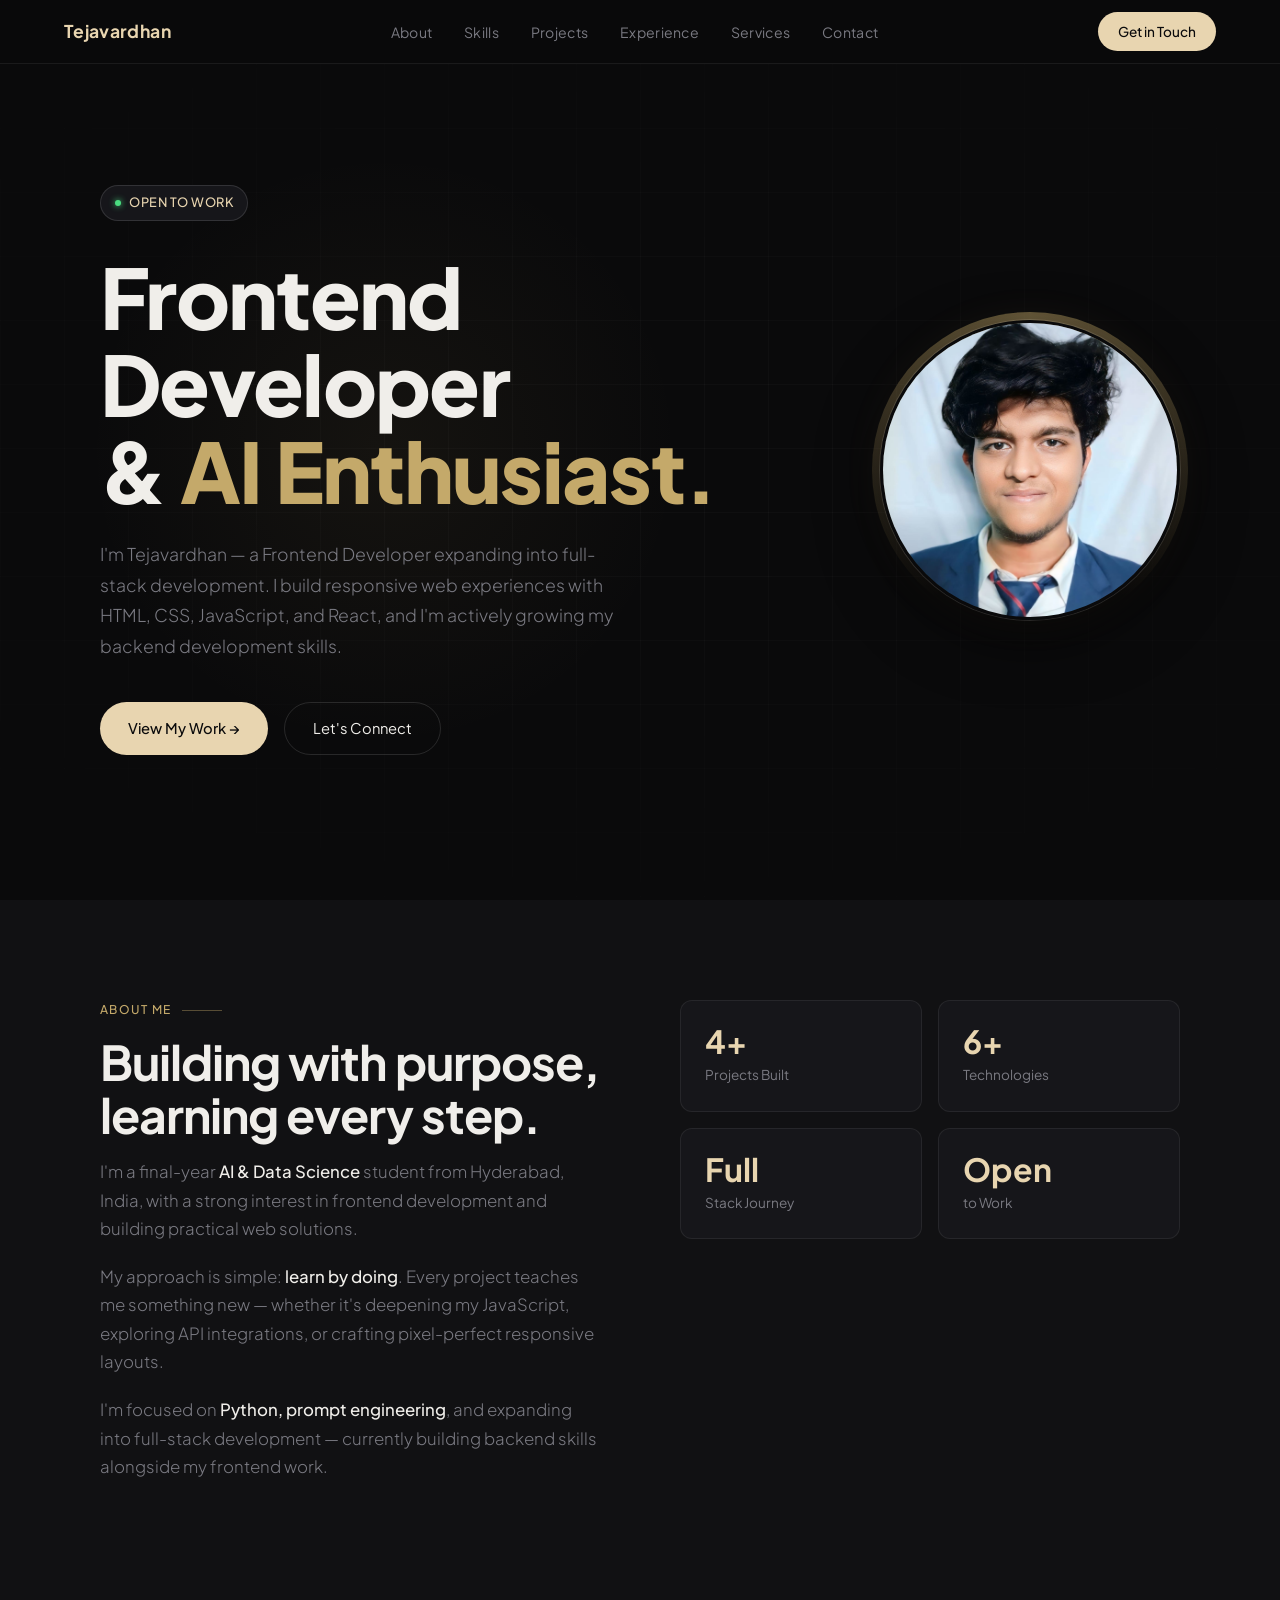
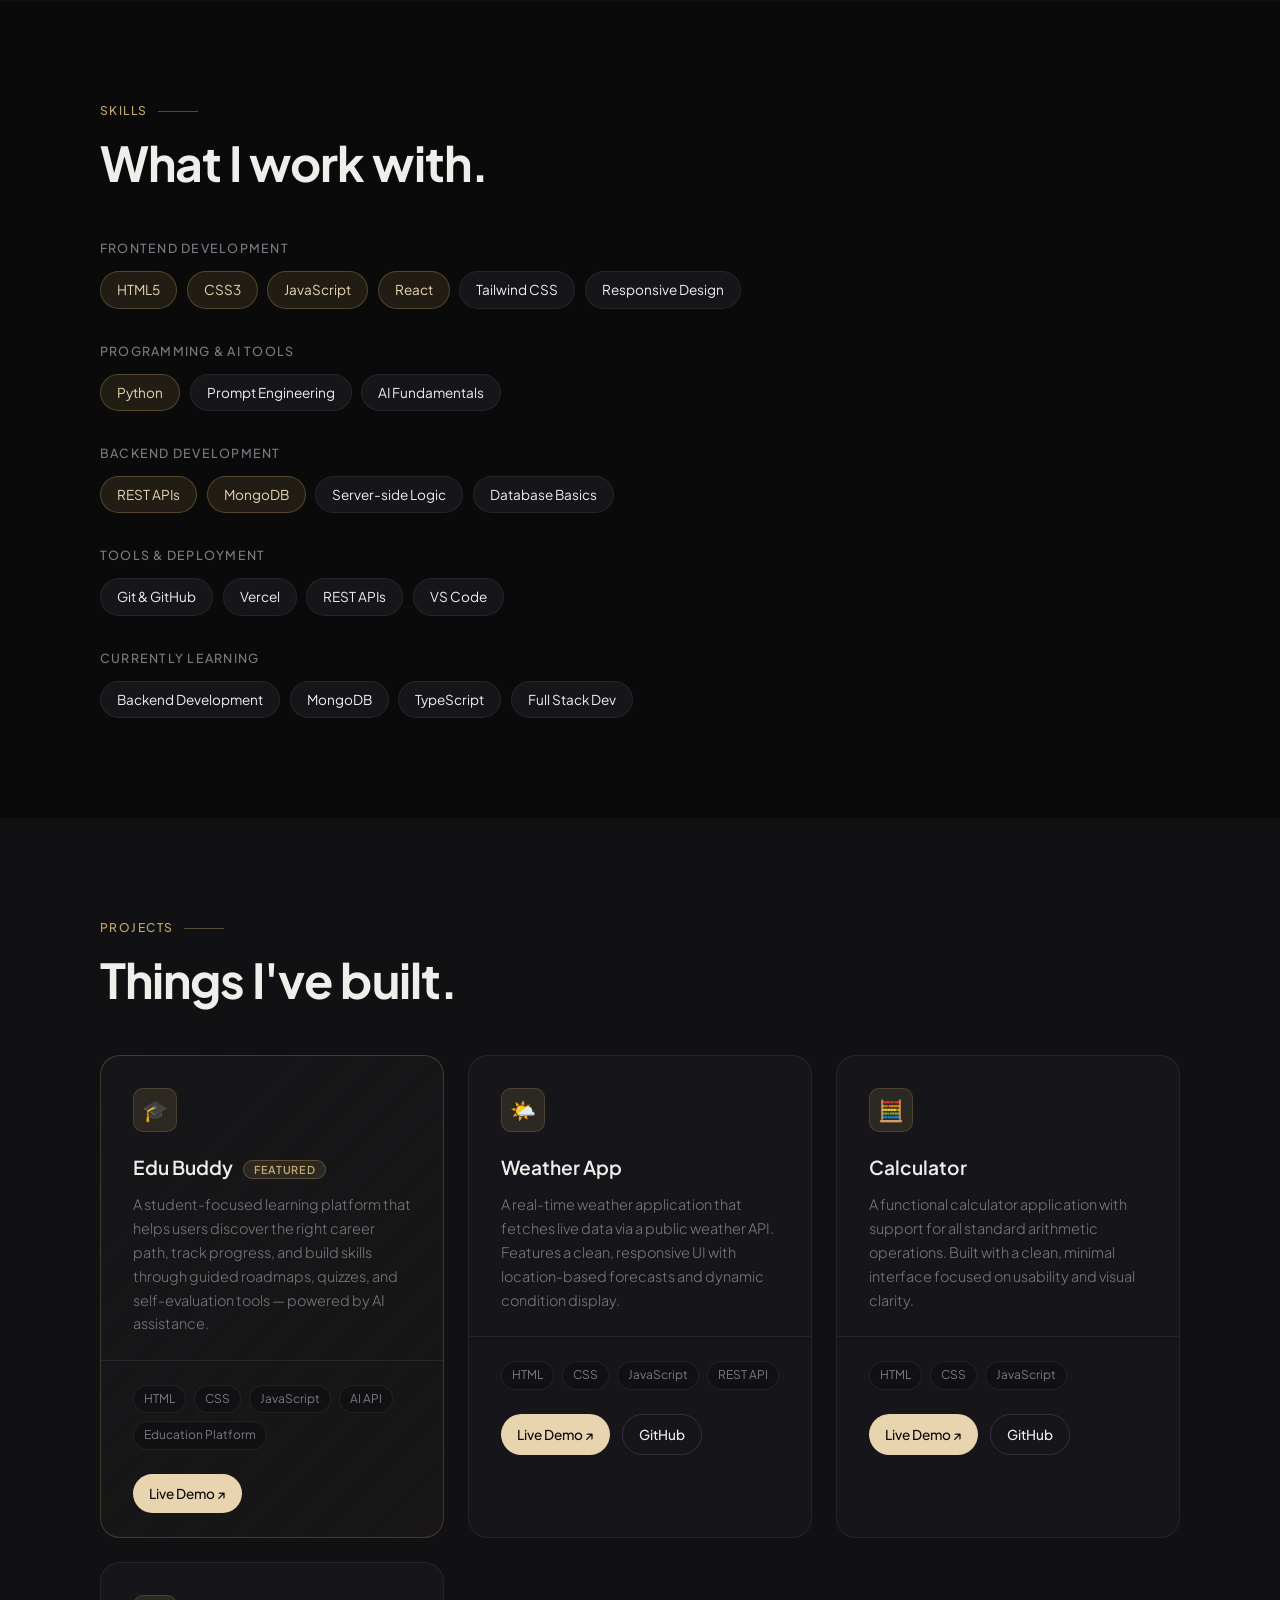
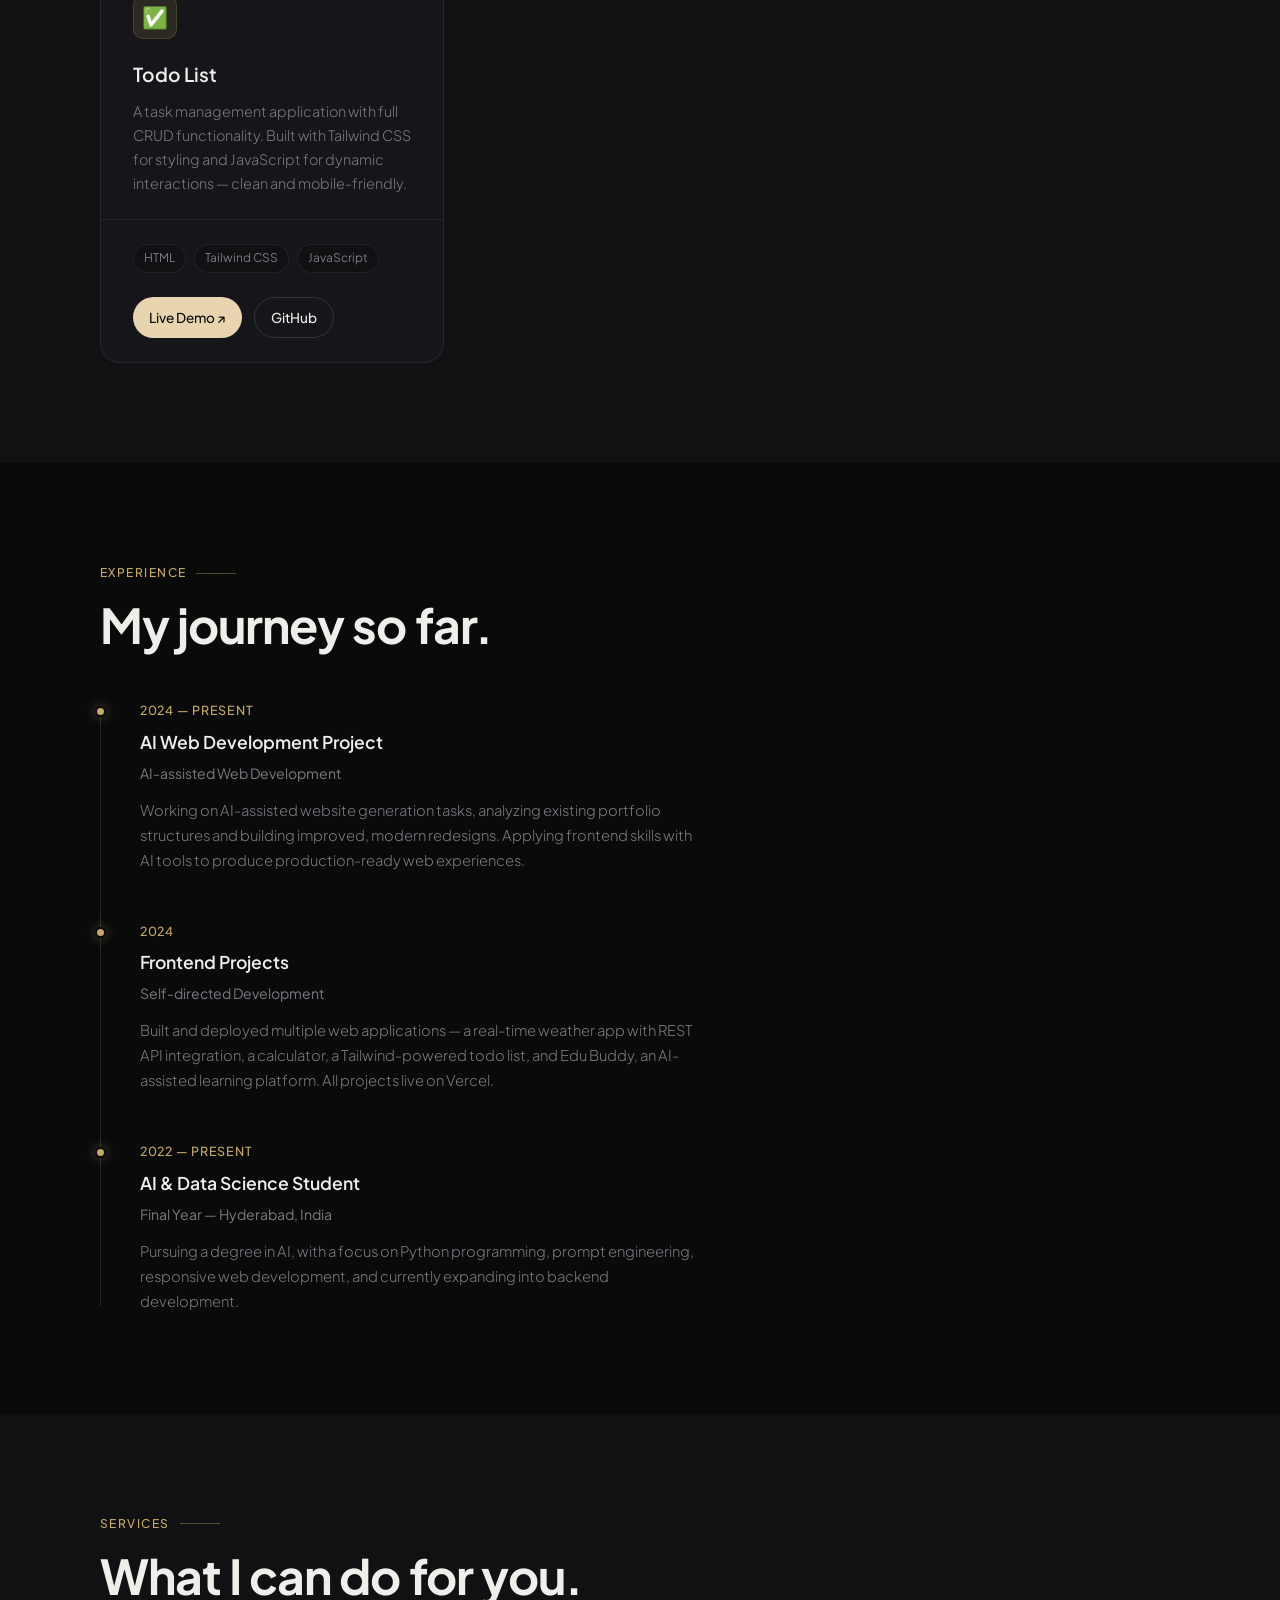
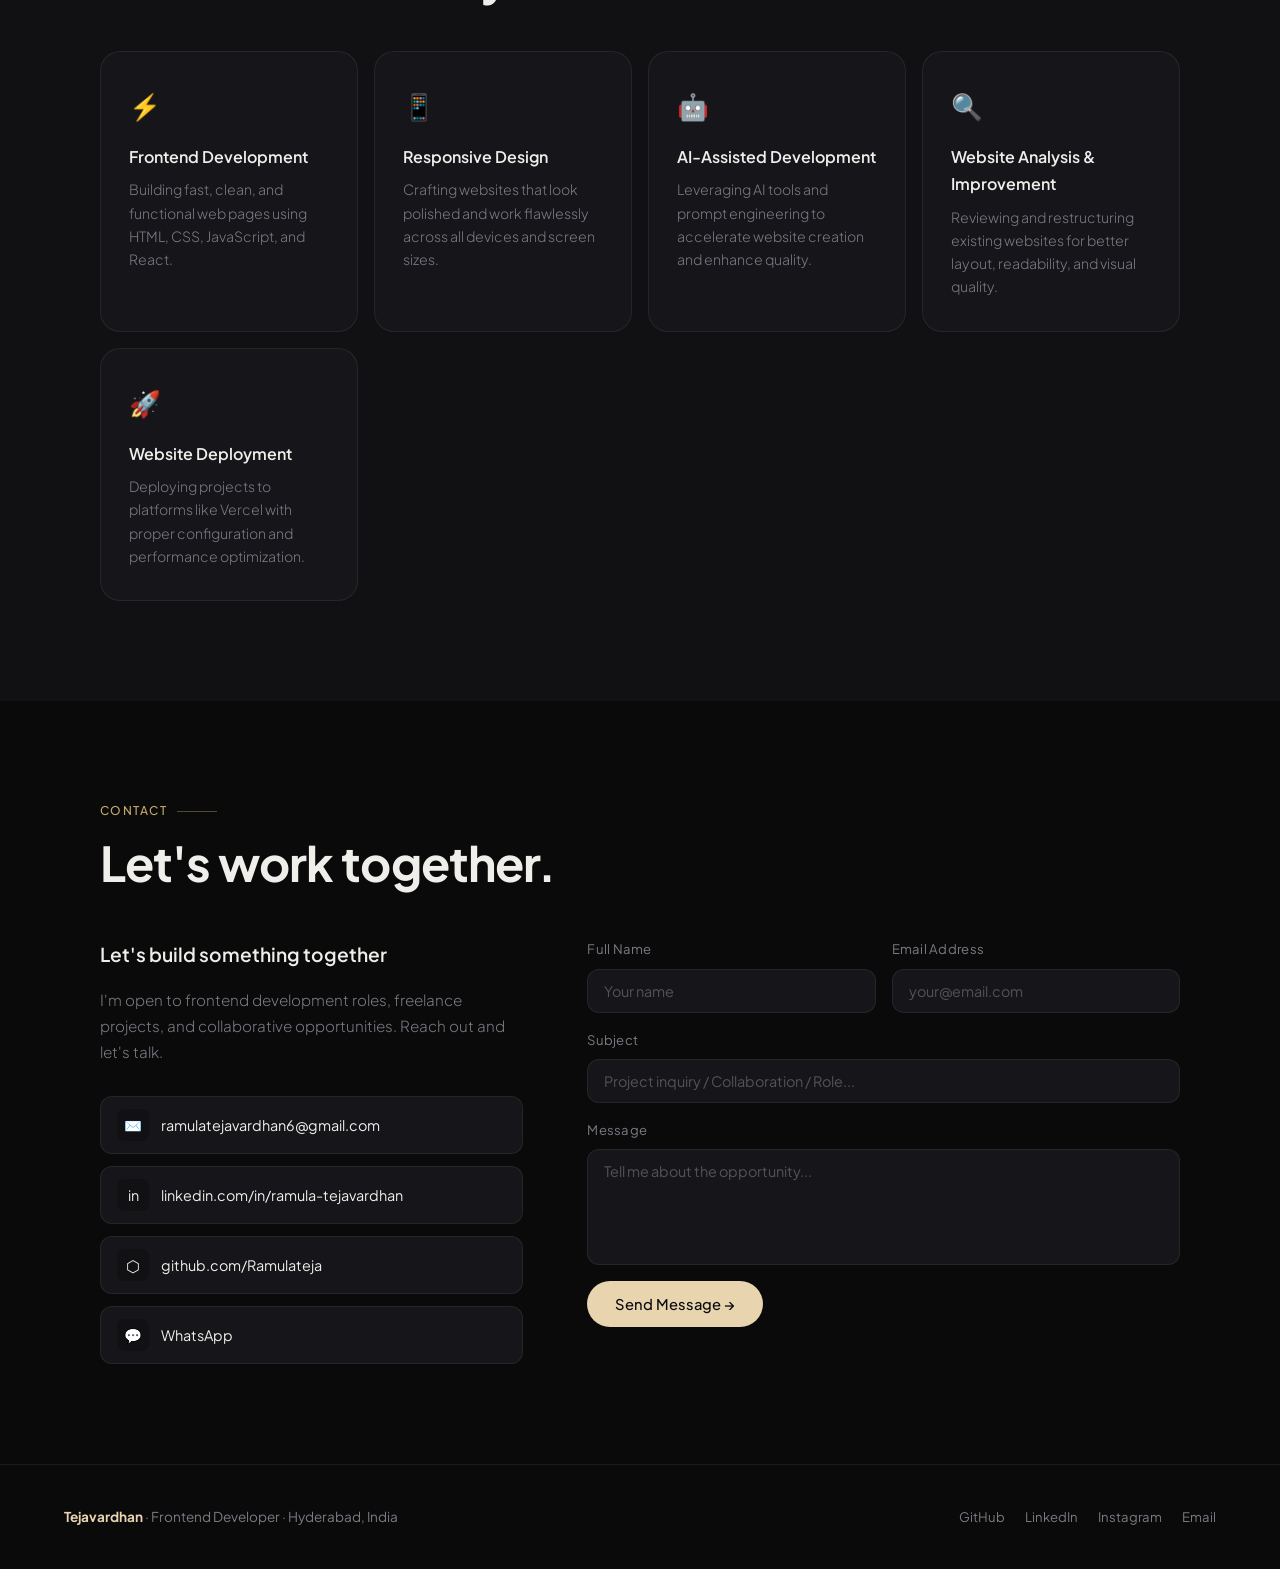
==== index (1).html @ 2e58dde2 "Normalize line endings" ====
<!DOCTYPE html>
<html lang="en">
<head>
<meta charset="UTF-8">
<meta name="viewport" content="width=device-width, initial-scale=1.0">
<title>Tejavardhan — Frontend & Full Stack Developer</title>
<link rel="preconnect" href="https://fonts.googleapis.com">
<link rel="preconnect" href="https://fonts.gstatic.com" crossorigin>
<link href="https://fonts.googleapis.com/css2?family=Plus+Jakarta+Sans:wght@300;400;500;600;700;800&display=swap" rel="stylesheet">
<link rel="stylesheet" href="style.css">
</head>
<body>
<!-- NAV -->
<nav>
  <a href="#hero" class="nav-logo">Tejavardhan</a>
  <ul class="nav-links">
    <li><a href="#about">About</a></li>
    <li><a href="#skills">Skills</a></li>
    <li><a href="#projects">Projects</a></li>
    <li><a href="#experience">Experience</a></li>
    <li><a href="#services">Services</a></li>
    <li><a href="#contact">Contact</a></li>
  </ul>
  <a href="mailto:ramulatejavardhan6@gmail.com" class="nav-cta">Get in Touch</a>
  <button class="hamburger" id="menuBtn" aria-label="Menu">
    <span></span><span></span><span></span>
  </button>
</nav>

<div class="mobile-nav" id="mobileNav">
  <a href="#about" onclick="closeMobile()">About</a>
  <a href="#skills" onclick="closeMobile()">Skills</a>
  <a href="#projects" onclick="closeMobile()">Projects</a>
  <a href="#experience" onclick="closeMobile()">Experience</a>
  <a href="#services" onclick="closeMobile()">Services</a>
  <a href="#contact" onclick="closeMobile()">Contact</a>
</div>

<!-- HERO -->
<section id="hero">
  <div class="hero-grid-bg"></div>
  <div class="hero-glow"></div>
  <div class="hero-content">
    <div class="hero-left">
      <div class="hero-tag">Open to Work</div>
      <h1 class="hero-headline">
        Frontend Developer<br>
        &amp; <span class="line-accent">AI Enthusiast.</span>
      </h1>
      <p class="hero-sub">
        I'm Tejavardhan — a Frontend Developer expanding into full-stack development. I build responsive web experiences with HTML, CSS, JavaScript, and React, and I'm actively growing my backend development skills.
      </p>
      <div class="hero-actions">
        <a href="#projects" class="btn-primary">View My Work →</a>
        <a href="#contact" class="btn-ghost">Let's Connect</a>
      </div>
    </div>
    <div class="hero-right">
      <div class="profile-card">
        <div class="profile-ring"></div>
        <!-- REPLACE src with your image path e.g. src="profile.jpg" -->
        <img
          src="img.jpg"
          alt="Tejavardhan"
          class="profile-img"
          onerror="this.style.display='none'; this.parentElement.querySelector('.profile-placeholder').style.display='flex';"
        />
        <div class="profile-placeholder">
          <span>T</span>
        </div>
      </div>
    </div>
  </div>
</section>

<!-- ABOUT -->
<section id="about">
  <div class="section-inner">
    <div class="about-grid fade-up">
      <div class="about-text">
        <div class="section-label">About Me</div>
        <h2 class="section-title">Building with purpose,<br>learning every step.</h2>
        <p>I'm a final-year <strong>AI &amp; Data Science</strong> student from Hyderabad, India, with a strong interest in frontend development and building practical web solutions.</p>
        <p>My approach is simple: <strong>learn by doing</strong>. Every project teaches me something new — whether it's deepening my JavaScript, exploring API integrations, or crafting pixel-perfect responsive layouts.</p>
        <p>I'm focused on <strong>Python, prompt engineering</strong>, and expanding into full-stack development — currently building backend skills alongside my frontend work.</p>
      </div>
      <div class="about-stats">
        <div class="stat-card">
          <div class="stat-num">4+</div>
          <div class="stat-label">Projects Built</div>
        </div>
        <div class="stat-card">
          <div class="stat-num">6+</div>
          <div class="stat-label">Technologies</div>
        </div>
        <div class="stat-card">
          <div class="stat-num">Full</div>
          <div class="stat-label">Stack Journey</div>
        </div>
        <div class="stat-card">
          <div class="stat-num">Open</div>
          <div class="stat-label">to Work</div>
        </div>
      </div>
    </div>
  </div>
</section>

<!-- SKILLS -->
<section id="skills">
  <div class="section-inner">
    <div class="fade-up">
      <div class="section-label">Skills</div>
      <h2 class="section-title">What I work with.</h2>
    </div>
    <div class="skills-cats fade-up">
      <div>
        <div class="skill-cat-label">Frontend Development</div>
        <div class="skill-chips">
          <span class="chip featured">HTML5</span>
          <span class="chip featured">CSS3</span>
          <span class="chip featured">JavaScript</span>
          <span class="chip featured">React</span>
          <span class="chip">Tailwind CSS</span>
          <span class="chip">Responsive Design</span>
        </div>
      </div>
      <div>
        <div class="skill-cat-label">Programming & AI Tools</div>
        <div class="skill-chips">
          <span class="chip featured">Python</span>
          <span class="chip">Prompt Engineering</span>
          <span class="chip">AI Fundamentals</span>
        </div>
      </div>
      <div>
        <div class="skill-cat-label">Backend Development</div>
        <div class="skill-chips">
          <span class="chip featured">REST APIs</span>
          <span class="chip featured">MongoDB</span>
          <span class="chip">Server-side Logic</span>
          <span class="chip">Database Basics</span>
        </div>
      </div>
      <div>
        <div class="skill-cat-label">Tools & Deployment</div>
        <div class="skill-chips">
          <span class="chip">Git &amp; GitHub</span>
          <span class="chip">Vercel</span>
          <span class="chip">REST APIs</span>
          <span class="chip">VS Code</span>
        </div>
      </div>
      <div>
        <div class="skill-cat-label">Currently Learning</div>
        <div class="skill-chips">
          <span class="chip">Backend Development</span>
          <span class="chip">MongoDB</span>
          <span class="chip">TypeScript</span>
          <span class="chip">Full Stack Dev</span>
        </div>
      </div>
    </div>
  </div>
</section>

<!-- PROJECTS -->
<section id="projects">
  <div class="section-inner">
    <div class="fade-up">
      <div class="section-label">Projects</div>
      <h2 class="section-title">Things I've built.</h2>
    </div>
    <div class="projects-grid fade-up">

      <div class="project-card project-featured">
        <div class="project-header">
          <div class="project-icon">🎓</div>
          <div class="project-name">Edu Buddy</div>
          <div class="project-desc">A student-focused learning platform that helps users discover the right career path, track progress, and build skills through guided roadmaps, quizzes, and self-evaluation tools — powered by AI assistance.</div>
        </div>
        <div class="project-body">
          <div class="project-tags">
            <span class="project-tag">HTML</span>
            <span class="project-tag">CSS</span>
            <span class="project-tag">JavaScript</span>
            <span class="project-tag">AI API</span>
            <span class="project-tag">Education Platform</span>
          </div>
          <div class="project-links">
            <a href="https://edubuddy83.vercel.app/" target="_blank" class="project-link demo">Live Demo ↗</a>
          </div>
        </div>
      </div>

      <div class="project-card">
        <div class="project-header">
          <div class="project-icon">🌤️</div>
          <div class="project-name">Weather App</div>
          <div class="project-desc">A real-time weather application that fetches live data via a public weather API. Features a clean, responsive UI with location-based forecasts and dynamic condition display.</div>
        </div>
        <div class="project-body">
          <div class="project-tags">
            <span class="project-tag">HTML</span>
            <span class="project-tag">CSS</span>
            <span class="project-tag">JavaScript</span>
            <span class="project-tag">REST API</span>
          </div>
          <div class="project-links">
            <a href="https://tejaweatherapp83.vercel.app/" target="_blank" class="project-link demo">Live Demo ↗</a>
            <a href="https://github.com/Ramulateja/weather.git" target="_blank" class="project-link gh">GitHub</a>
          </div>
        </div>
      </div>

      <div class="project-card">
        <div class="project-header">
          <div class="project-icon">🧮</div>
          <div class="project-name">Calculator</div>
          <div class="project-desc">A functional calculator application with support for all standard arithmetic operations. Built with a clean, minimal interface focused on usability and visual clarity.</div>
        </div>
        <div class="project-body">
          <div class="project-tags">
            <span class="project-tag">HTML</span>
            <span class="project-tag">CSS</span>
            <span class="project-tag">JavaScript</span>
          </div>
          <div class="project-links">
            <a href="https://tejacalculator83.vercel.app/" target="_blank" class="project-link demo">Live Demo ↗</a>
            <a href="https://github.com/Ramulateja/calculator.git" target="_blank" class="project-link gh">GitHub</a>
          </div>
        </div>
      </div>

      <div class="project-card">
        <div class="project-header">
          <div class="project-icon">✅</div>
          <div class="project-name">Todo List</div>
          <div class="project-desc">A task management application with full CRUD functionality. Built with Tailwind CSS for styling and JavaScript for dynamic interactions — clean and mobile-friendly.</div>
        </div>
        <div class="project-body">
          <div class="project-tags">
            <span class="project-tag">HTML</span>
            <span class="project-tag">Tailwind CSS</span>
            <span class="project-tag">JavaScript</span>
          </div>
          <div class="project-links">
            <a href="https://tejatodolist83.vercel.app/" target="_blank" class="project-link demo">Live Demo ↗</a>
            <a href="https://github.com/Ramulateja/Todo-list" target="_blank" class="project-link gh">GitHub</a>
          </div>
        </div>
      </div>

    </div>
  </div>
</section>

<!-- EXPERIENCE -->
<section id="experience">
  <div class="section-inner">
    <div class="fade-up">
      <div class="section-label">Experience</div>
      <h2 class="section-title">My journey so far.</h2>
    </div>
    <div class="timeline fade-up">
      <div class="timeline-item">
        <div class="timeline-dot"></div>
        <div class="timeline-period">2024 — Present</div>
        <div class="timeline-role">AI Web Development Project</div>
        <div class="timeline-org">AI-assisted Web Development</div>
        <div class="timeline-desc">Working on AI-assisted website generation tasks, analyzing existing portfolio structures and building improved, modern redesigns. Applying frontend skills with AI tools to produce production-ready web experiences.</div>
      </div>
      <div class="timeline-item">
        <div class="timeline-dot"></div>
        <div class="timeline-period">2024</div>
        <div class="timeline-role">Frontend Projects</div>
        <div class="timeline-org">Self-directed Development</div>
        <div class="timeline-desc">Built and deployed multiple web applications — a real-time weather app with REST API integration, a calculator, a Tailwind-powered todo list, and Edu Buddy, an AI-assisted learning platform. All projects live on Vercel.</div>
      </div>
      <div class="timeline-item">
        <div class="timeline-dot"></div>
        <div class="timeline-period">2022 — Present</div>
        <div class="timeline-role">AI &amp; Data Science Student</div>
        <div class="timeline-org">Final Year — Hyderabad, India</div>
        <div class="timeline-desc">Pursuing a degree in AI, with a focus on Python programming, prompt engineering, responsive web development, and currently expanding into backend development.</div>
      </div>
    </div>
  </div>
</section>

<!-- SERVICES -->
<section id="services">
  <div class="section-inner">
    <div class="fade-up">
      <div class="section-label">Services</div>
      <h2 class="section-title">What I can do for you.</h2>
    </div>
    <div class="services-grid fade-up">
      <div class="service-card">
        <div class="service-icon">⚡</div>
        <div class="service-name">Frontend Development</div>
        <div class="service-desc">Building fast, clean, and functional web pages using HTML, CSS, JavaScript, and React.</div>
      </div>
      <div class="service-card">
        <div class="service-icon">📱</div>
        <div class="service-name">Responsive Design</div>
        <div class="service-desc">Crafting websites that look polished and work flawlessly across all devices and screen sizes.</div>
      </div>
      <div class="service-card">
        <div class="service-icon">🤖</div>
        <div class="service-name">AI-Assisted Development</div>
        <div class="service-desc">Leveraging AI tools and prompt engineering to accelerate website creation and enhance quality.</div>
      </div>
      <div class="service-card">
        <div class="service-icon">🔍</div>
        <div class="service-name">Website Analysis &amp; Improvement</div>
        <div class="service-desc">Reviewing and restructuring existing websites for better layout, readability, and visual quality.</div>
      </div>
      <div class="service-card">
        <div class="service-icon">🚀</div>
        <div class="service-name">Website Deployment</div>
        <div class="service-desc">Deploying projects to platforms like Vercel with proper configuration and performance optimization.</div>
      </div>
    </div>
  </div>
</section>

<!-- CONTACT -->
<section id="contact">
  <div class="section-inner">
    <div class="fade-up">
      <div class="section-label">Contact</div>
      <h2 class="section-title">Let's work together.</h2>
    </div>
    <div class="contact-grid fade-up">
      <div class="contact-info">
        <h3>Let's build something together</h3>
        <p>I'm open to frontend development roles, freelance projects, and collaborative opportunities. Reach out and let's talk.</p>
        <div class="contact-links">
          <a href="mailto:ramulatejavardhan6@gmail.com" class="contact-link">
            <div class="contact-link-icon">✉️</div>
            ramulatejavardhan6@gmail.com
          </a>
          <a href="https://www.linkedin.com/in/ramula-tejavardhan" target="_blank" class="contact-link">
            <div class="contact-link-icon">in</div>
            linkedin.com/in/ramula-tejavardhan
          </a>
          <a href="https://github.com/Ramulateja" target="_blank" class="contact-link">
            <div class="contact-link-icon" style="font-size:1rem;">⬡</div>
            github.com/Ramulateja
          </a>
          <a href="https://wa.me/6303248229" target="_blank" class="contact-link">
            <div class="contact-link-icon">💬</div>
            WhatsApp
          </a>
        </div>
      </div>
      <form class="contact-form" onsubmit="handleSubmit(event)">
        <div class="form-row">
          <div class="form-group">
            <label>Full Name</label>
            <input type="text" placeholder="Your name" required>
          </div>
          <div class="form-group">
            <label>Email Address</label>
            <input type="email" placeholder="your@email.com" required>
          </div>
        </div>
        <div class="form-group">
          <label>Subject</label>
          <input type="text" placeholder="Project inquiry / Collaboration / Role...">
        </div>
        <div class="form-group">
          <label>Message</label>
          <textarea rows="5" placeholder="Tell me about the opportunity..." required></textarea>
        </div>
        <button type="submit" class="form-submit" id="submitBtn">Send Message →</button>
      </form>
    </div>
  </div>
</section>

<!-- FOOTER -->
<footer>
  <div class="footer-left">
    <strong>Tejavardhan</strong> · Frontend Developer · Hyderabad, India
  </div>
  <div class="footer-links">
    <a href="https://github.com/Ramulateja" target="_blank">GitHub</a>
    <a href="https://www.linkedin.com/in/ramula-tejavardhan" target="_blank">LinkedIn</a>
    <a href="https://www.instagram.com/mr_tej.18" target="_blank">Instagram</a>
    <a href="mailto:ramulatejavardhan6@gmail.com">Email</a>
  </div>
</footer>


<script src="script.js"></script>
</body>
</html>
---- style.css ----
*, *::before, *::after { box-sizing: border-box; margin: 0; padding: 0; }

  :root {
    --bg: #0a0a0b;
    --bg2: #111113;
    --bg3: #16161a;
    --border: rgba(255,255,255,0.07);
    --border2: rgba(255,255,255,0.12);
    --text: #f0eeea;
    --muted: #7a7a82;
    --accent: #e8d5b0;
    --accent2: #c4a96a;
    --accent-glow: rgba(200,168,96,0.12);
    --font-display: 'Plus Jakarta Sans', sans-serif;
    --font-body: 'Plus Jakarta Sans', sans-serif;
    --radius: 12px;
    --radius-lg: 20px;
    --max: 1080px;
  }

  html { scroll-behavior: smooth; }

  body {
    background: var(--bg);
    color: var(--text);
    font-family: var(--font-body);
    font-size: 16px;
    line-height: 1.7;
    -webkit-font-smoothing: antialiased;
  }

  /* NAV */
  nav {
    position: fixed; top: 0; left: 0; right: 0; z-index: 100;
    display: flex; align-items: center; justify-content: space-between;
    padding: 0 5vw;
    height: 64px;
    background: rgba(10,10,11,0.85);
    backdrop-filter: blur(16px);
    border-bottom: 1px solid var(--border);
  }
  .nav-logo {
    font-family: var(--font-display);
    font-weight: 700;
    font-size: 1.1rem;
    color: var(--accent);
    text-decoration: none;
    letter-spacing: 0.02em;
  }
  .nav-links { display: flex; gap: 2rem; list-style: none; }
  .nav-links a {
    text-decoration: none;
    color: var(--muted);
    font-size: 0.88rem;
    font-weight: 400;
    letter-spacing: 0.02em;
    transition: color 0.2s;
  }
  .nav-links a:hover { color: var(--text); }
  .nav-cta {
    background: var(--accent);
    color: #0a0a0b;
    border: none;
    padding: 8px 20px;
    border-radius: 100px;
    font-family: var(--font-body);
    font-size: 0.85rem;
    font-weight: 500;
    cursor: pointer;
    text-decoration: none;
    transition: opacity 0.2s, transform 0.2s;
  }
  .nav-cta:hover { opacity: 0.85; transform: translateY(-1px); }

  .hamburger { display: none; flex-direction: column; gap: 5px; cursor: pointer; background: none; border: none; padding: 4px; }
  .hamburger span { display: block; width: 22px; height: 1.5px; background: var(--text); transition: 0.3s; }

  /* HERO */
  #hero {
    min-height: 100vh;
    display: flex; align-items: center;
    padding: 120px 5vw 80px;
    position: relative;
    overflow: hidden;
  }
  .hero-grid-bg {
    position: absolute; inset: 0;
    background-image:
      linear-gradient(rgba(255,255,255,0.025) 1px, transparent 1px),
      linear-gradient(90deg, rgba(255,255,255,0.025) 1px, transparent 1px);
    background-size: 64px 64px;
    mask-image: radial-gradient(ellipse 80% 60% at 50% 50%, black 20%, transparent 100%);
  }
  .hero-glow {
    position: absolute;
    width: 600px; height: 600px;
    border-radius: 50%;
    background: radial-gradient(circle, rgba(200,168,96,0.06) 0%, transparent 70%);
    top: 50%; left: 30%; transform: translate(-50%, -50%);
    pointer-events: none;
  }
  .hero-content {
    position: relative;
    max-width: var(--max);
    margin: 0 auto;
    width: 100%;
    display: flex;
    align-items: center;
    justify-content: space-between;
    gap: 4rem;
  }
  .hero-left { flex: 1; min-width: 0; }
  .hero-right {
    flex-shrink: 0;
    display: flex;
    align-items: center;
    justify-content: center;
  }

  /* Profile card */
  .profile-card {
    position: relative;
    width: 300px;
    height: 300px;
  }
  .profile-ring {
    position: absolute;
    inset: -8px;
    border-radius: 50%;
    background: conic-gradient(
      from 0deg,
      var(--accent2) 0%,
      transparent 40%,
      transparent 60%,
      var(--accent2) 100%
    );
    opacity: 0.5;
    animation: spin 8s linear infinite;
  }
  @keyframes spin { to { transform: rotate(360deg); } }
  .profile-img {
    position: relative;
    width: 100%;
    height: 100%;
    border-radius: 50%;
    object-fit: cover;
    object-position: top center;
    border: 3px solid var(--bg);
    box-shadow:
      0 0 0 1px var(--border2),
      0 20px 60px rgba(0,0,0,0.5),
      0 0 40px rgba(200,168,96,0.08);
    display: block;
    z-index: 1;
  }
  .profile-placeholder {
    position: absolute;
    inset: 0;
    border-radius: 50%;
    background: var(--bg3);
    border: 3px solid var(--border2);
    display: none;
    align-items: center;
    justify-content: center;
    font-family: var(--font-display);
    font-size: 5rem;
    font-weight: 700;
    color: var(--accent2);
    z-index: 1;
  }
  .hero-tag {
    display: inline-flex; align-items: center; gap: 8px;
    border: 1px solid var(--border2);
    background: var(--bg3);
    padding: 6px 14px;
    border-radius: 100px;
    font-size: 0.8rem;
    color: var(--accent);
    margin-bottom: 2rem;
    letter-spacing: 0.04em;
    font-weight: 500;
    text-transform: uppercase;
  }
  .hero-tag::before {
    content: '';
    width: 6px; height: 6px;
    border-radius: 50%;
    background: #4ade80;
    box-shadow: 0 0 6px #4ade80;
    animation: pulse 2s infinite;
  }
  @keyframes pulse {
    0%, 100% { opacity: 1; }
    50% { opacity: 0.4; }
  }
  .hero-headline {
    font-family: var(--font-display);
    font-size: clamp(2.8rem, 7vw, 5.2rem);
    font-weight: 800;
    line-height: 1.05;
    letter-spacing: -0.02em;
    margin-bottom: 1.5rem;
    color: var(--text);
  }
  .hero-headline .line-accent { color: var(--accent2); }
  .hero-sub {
    font-size: 1.1rem;
    color: var(--muted);
    max-width: 520px;
    margin-bottom: 2.5rem;
    font-weight: 300;
    line-height: 1.75;
  }
  .hero-actions { display: flex; gap: 1rem; flex-wrap: wrap; }
  .btn-primary {
    background: var(--accent);
    color: #0a0a0b;
    padding: 13px 28px;
    border-radius: 100px;
    font-size: 0.92rem;
    font-weight: 500;
    text-decoration: none;
    transition: opacity 0.2s, transform 0.2s;
    display: inline-flex; align-items: center; gap: 8px;
  }
  .btn-primary:hover { opacity: 0.85; transform: translateY(-2px); }
  .btn-ghost {
    border: 1px solid var(--border2);
    color: var(--text);
    padding: 13px 28px;
    border-radius: 100px;
    font-size: 0.92rem;
    font-weight: 400;
    text-decoration: none;
    transition: border-color 0.2s, background 0.2s;
    display: inline-flex; align-items: center; gap: 8px;
  }
  .btn-ghost:hover { border-color: var(--accent); background: var(--accent-glow); }

  /* SECTIONS */
  section { padding: 100px 5vw; }
  .section-inner { max-width: var(--max); margin: 0 auto; }

  .section-label {
    font-size: 0.75rem;
    letter-spacing: 0.12em;
    text-transform: uppercase;
    color: var(--accent2);
    font-weight: 500;
    margin-bottom: 1rem;
    display: flex; align-items: center; gap: 10px;
  }
  .section-label::after {
    content: '';
    height: 1px;
    width: 40px;
    background: var(--accent2);
    opacity: 0.4;
  }
  .section-title {
    font-family: var(--font-display);
    font-size: clamp(1.8rem, 4vw, 3rem);
    font-weight: 700;
    letter-spacing: -0.02em;
    line-height: 1.1;
    color: var(--text);
    margin-bottom: 1rem;
  }

  /* ABOUT */
  #about { background: var(--bg2); }
  .about-grid {
    display: grid;
    grid-template-columns: 1fr 1fr;
    gap: 5rem;
    align-items: start;
  }
  .about-text p {
    color: var(--muted);
    margin-bottom: 1.2rem;
    font-size: 1.05rem;
    font-weight: 300;
  }
  .about-text p strong { color: var(--text); font-weight: 500; }
  .about-stats {
    display: grid;
    grid-template-columns: 1fr 1fr;
    gap: 1rem;
  }
  .stat-card {
    background: var(--bg3);
    border: 1px solid var(--border);
    border-radius: var(--radius);
    padding: 1.5rem;
    transition: border-color 0.2s;
  }
  .stat-card:hover { border-color: var(--border2); }
  .stat-num {
    font-family: var(--font-display);
    font-size: 2rem;
    font-weight: 700;
    color: var(--accent);
    line-height: 1;
    margin-bottom: 0.4rem;
  }
  .stat-label { font-size: 0.85rem; color: var(--muted); }

  /* SKILLS */
  .skills-cats { display: flex; flex-direction: column; gap: 2rem; margin-top: 3rem; }
  .skill-cat-label {
    font-size: 0.78rem;
    text-transform: uppercase;
    letter-spacing: 0.1em;
    color: var(--muted);
    margin-bottom: 0.75rem;
    font-weight: 500;
  }
  .skill-chips {
    display: flex; flex-wrap: wrap; gap: 0.6rem;
  }
  .chip {
    background: var(--bg3);
    border: 1px solid var(--border);
    border-radius: 100px;
    padding: 6px 16px;
    font-size: 0.85rem;
    color: var(--text);
    transition: border-color 0.2s, background 0.2s;
  }
  .chip:hover {
    border-color: var(--accent2);
    background: var(--accent-glow);
    color: var(--accent);
  }
  .chip.featured {
    border-color: rgba(200,168,96,0.3);
    color: var(--accent);
    background: var(--accent-glow);
  }

  /* PROJECTS */
  #projects { background: var(--bg2); }
  .projects-grid {
    display: grid;
    grid-template-columns: repeat(auto-fit, minmax(300px, 1fr));
    gap: 1.5rem;
    margin-top: 3rem;
  }
  .project-card {
    background: var(--bg3);
    border: 1px solid var(--border);
    border-radius: var(--radius-lg);
    overflow: hidden;
    transition: border-color 0.25s, transform 0.25s;
    display: flex; flex-direction: column;
  }
  .project-card.project-featured {
    border-color: rgba(200,168,96,0.25);
    background: linear-gradient(135deg, var(--bg3) 0%, rgba(200,168,96,0.04) 100%);
  }
  .project-card.project-featured .project-name::after {
    content: 'Featured';
    font-size: 0.68rem;
    font-weight: 600;
    letter-spacing: 0.06em;
    text-transform: uppercase;
    background: var(--accent-glow);
    border: 1px solid rgba(200,168,96,0.3);
    color: var(--accent2);
    padding: 2px 10px;
    border-radius: 100px;
    margin-left: 10px;
    vertical-align: middle;
  }
  .project-card:hover { border-color: rgba(200,168,96,0.3); transform: translateY(-4px); }
  .project-header {
    padding: 2rem 2rem 1.5rem;
    border-bottom: 1px solid var(--border);
  }
  .project-icon {
    width: 44px; height: 44px;
    border-radius: 10px;
    background: var(--accent-glow);
    border: 1px solid rgba(200,168,96,0.2);
    display: flex; align-items: center; justify-content: center;
    font-size: 1.3rem;
    margin-bottom: 1.2rem;
  }
  .project-name {
    font-family: var(--font-display);
    font-size: 1.2rem;
    font-weight: 600;
    color: var(--text);
    margin-bottom: 0.6rem;
  }
  .project-desc {
    font-size: 0.9rem;
    color: var(--muted);
    line-height: 1.65;
    font-weight: 300;
  }
  .project-body { padding: 1.5rem 2rem; flex: 1; }
  .project-tags { display: flex; flex-wrap: wrap; gap: 0.5rem; margin-bottom: 1.5rem; }
  .project-tag {
    font-size: 0.75rem;
    background: var(--bg2);
    border: 1px solid var(--border);
    padding: 3px 10px;
    border-radius: 100px;
    color: var(--muted);
  }
  .project-links { display: flex; gap: 0.75rem; }
  .project-link {
    text-decoration: none;
    font-size: 0.85rem;
    font-weight: 500;
    padding: 8px 16px;
    border-radius: 100px;
    transition: 0.2s;
    display: inline-flex; align-items: center; gap: 6px;
  }
  .project-link.demo {
    background: var(--accent);
    color: #0a0a0b;
  }
  .project-link.demo:hover { opacity: 0.85; }
  .project-link.gh {
    border: 1px solid var(--border2);
    color: var(--text);
  }
  .project-link.gh:hover { border-color: var(--accent); color: var(--accent); }

  /* EXPERIENCE */
  .timeline { margin-top: 3rem; display: flex; flex-direction: column; gap: 0; position: relative; }
  .timeline::before {
    content: '';
    position: absolute;
    left: 0; top: 8px; bottom: 8px;
    width: 1px;
    background: var(--border2);
  }
  .timeline-item {
    padding-left: 2.5rem;
    padding-bottom: 3rem;
    position: relative;
  }
  .timeline-item:last-child { padding-bottom: 0; }
  .timeline-dot {
    position: absolute;
    left: -5px; top: 6px;
    width: 11px; height: 11px;
    border-radius: 50%;
    background: var(--accent2);
    border: 2px solid var(--bg);
    box-shadow: 0 0 12px rgba(200,168,96,0.4);
  }
  .timeline-period {
    font-size: 0.78rem;
    color: var(--accent2);
    font-weight: 500;
    letter-spacing: 0.06em;
    text-transform: uppercase;
    margin-bottom: 0.4rem;
  }
  .timeline-role {
    font-family: var(--font-display);
    font-size: 1.1rem;
    font-weight: 600;
    color: var(--text);
    margin-bottom: 0.25rem;
  }
  .timeline-org {
    font-size: 0.88rem;
    color: var(--muted);
    margin-bottom: 0.75rem;
  }
  .timeline-desc {
    font-size: 0.92rem;
    color: var(--muted);
    font-weight: 300;
    max-width: 560px;
    line-height: 1.7;
  }

  /* SERVICES */
  #services { background: var(--bg2); }
  .services-grid {
    display: grid;
    grid-template-columns: repeat(auto-fit, minmax(220px, 1fr));
    gap: 1rem;
    margin-top: 3rem;
  }
  .service-card {
    background: var(--bg3);
    border: 1px solid var(--border);
    border-radius: var(--radius-lg);
    padding: 2rem 1.75rem;
    transition: border-color 0.2s, transform 0.2s;
  }
  .service-card:hover { border-color: rgba(200,168,96,0.3); transform: translateY(-3px); }
  .service-icon {
    font-size: 1.6rem;
    margin-bottom: 1rem;
  }
  .service-name {
    font-family: var(--font-display);
    font-size: 1rem;
    font-weight: 600;
    color: var(--text);
    margin-bottom: 0.5rem;
  }
  .service-desc { font-size: 0.88rem; color: var(--muted); line-height: 1.65; font-weight: 300; }

  /* CONTACT */
  .contact-grid {
    display: grid;
    grid-template-columns: 1fr 1.4fr;
    gap: 4rem;
    align-items: start;
    margin-top: 3rem;
  }
  .contact-info h3 {
    font-family: var(--font-display);
    font-size: 1.2rem;
    font-weight: 600;
    color: var(--text);
    margin-bottom: 1rem;
  }
  .contact-info p { font-size: 0.95rem; color: var(--muted); margin-bottom: 2rem; font-weight: 300; }
  .contact-links { display: flex; flex-direction: column; gap: 0.75rem; }
  .contact-link {
    display: flex; align-items: center; gap: 12px;
    text-decoration: none;
    color: var(--text);
    font-size: 0.9rem;
    padding: 12px 16px;
    border: 1px solid var(--border);
    border-radius: var(--radius);
    background: var(--bg3);
    transition: border-color 0.2s, background 0.2s;
  }
  .contact-link:hover { border-color: var(--accent2); background: var(--accent-glow); color: var(--accent); }
  .contact-link-icon {
    width: 32px; height: 32px;
    border-radius: 8px;
    background: var(--bg2);
    display: flex; align-items: center; justify-content: center;
    font-size: 0.9rem;
    flex-shrink: 0;
  }
  .contact-form { display: flex; flex-direction: column; gap: 1rem; }
  .form-row { display: grid; grid-template-columns: 1fr 1fr; gap: 1rem; }
  .form-group { display: flex; flex-direction: column; gap: 0.5rem; }
  .form-group label { font-size: 0.82rem; color: var(--muted); font-weight: 400; letter-spacing: 0.02em; }
  .form-group input,
  .form-group textarea {
    background: var(--bg3);
    border: 1px solid var(--border);
    border-radius: var(--radius);
    padding: 12px 16px;
    color: var(--text);
    font-family: var(--font-body);
    font-size: 0.9rem;
    outline: none;
    transition: border-color 0.2s;
    resize: none;
  }
  .form-group input:focus,
  .form-group textarea:focus { border-color: var(--accent2); }
  .form-group input::placeholder,
  .form-group textarea::placeholder { color: var(--muted); opacity: 0.6; }
  .form-submit {
    background: var(--accent);
    color: #0a0a0b;
    border: none;
    padding: 14px 28px;
    border-radius: 100px;
    font-family: var(--font-body);
    font-size: 0.92rem;
    font-weight: 500;
    cursor: pointer;
    align-self: flex-start;
    transition: opacity 0.2s, transform 0.2s;
    display: inline-flex; align-items: center; gap: 8px;
  }
  .form-submit:hover { opacity: 0.85; transform: translateY(-1px); }

  /* FOOTER */
  footer {
    border-top: 1px solid var(--border);
    padding: 2.5rem 5vw;
    display: flex;
    justify-content: space-between;
    align-items: center;
    flex-wrap: wrap;
    gap: 1rem;
    max-width: 100%;
  }
  .footer-left {
    font-size: 0.85rem;
    color: var(--muted);
  }
  .footer-left strong { color: var(--accent); font-family: var(--font-display); }
  .footer-links { display: flex; gap: 1.25rem; }
  .footer-links a {
    color: var(--muted);
    font-size: 0.82rem;
    text-decoration: none;
    transition: color 0.2s;
  }
  .footer-links a:hover { color: var(--accent); }

  /* MOBILE NAV */
  .mobile-nav {
    display: none;
    position: fixed;
    top: 64px; left: 0; right: 0; z-index: 99;
    background: var(--bg2);
    border-bottom: 1px solid var(--border);
    padding: 1.5rem 5vw;
    flex-direction: column; gap: 1.25rem;
  }
  .mobile-nav.open { display: flex; }
  .mobile-nav a {
    text-decoration: none;
    color: var(--muted);
    font-size: 1rem;
    font-weight: 400;
  }

  /* RESPONSIVE */
  @media (max-width: 768px) {
    .nav-links, .nav-cta { display: none; }
    .hamburger { display: flex; }
    .about-grid { grid-template-columns: 1fr; gap: 3rem; }
    .about-stats { grid-template-columns: 1fr 1fr; }
    .contact-grid { grid-template-columns: 1fr; gap: 2.5rem; }
    .form-row { grid-template-columns: 1fr; }
    section { padding: 70px 5vw; }
    footer { flex-direction: column; align-items: flex-start; }
    /* Hero mobile */
    .hero-content { flex-direction: column-reverse; gap: 2.5rem; text-align: center; }
    .hero-left { display: flex; flex-direction: column; align-items: center; }
    .hero-sub { max-width: 100%; }
    .hero-actions { justify-content: center; }
    .profile-card { width: 200px; height: 200px; }
  }

  /* ANIMATIONS */
  .fade-up {
    opacity: 0;
    transform: translateY(24px);
    transition: opacity 0.6s ease, transform 0.6s ease;
  }
  .fade-up.visible { opacity: 1; transform: translateY(0); }

  .divider {
    height: 1px;
    background: var(--border);
    max-width: var(--max);
    margin: 0 auto;
  }
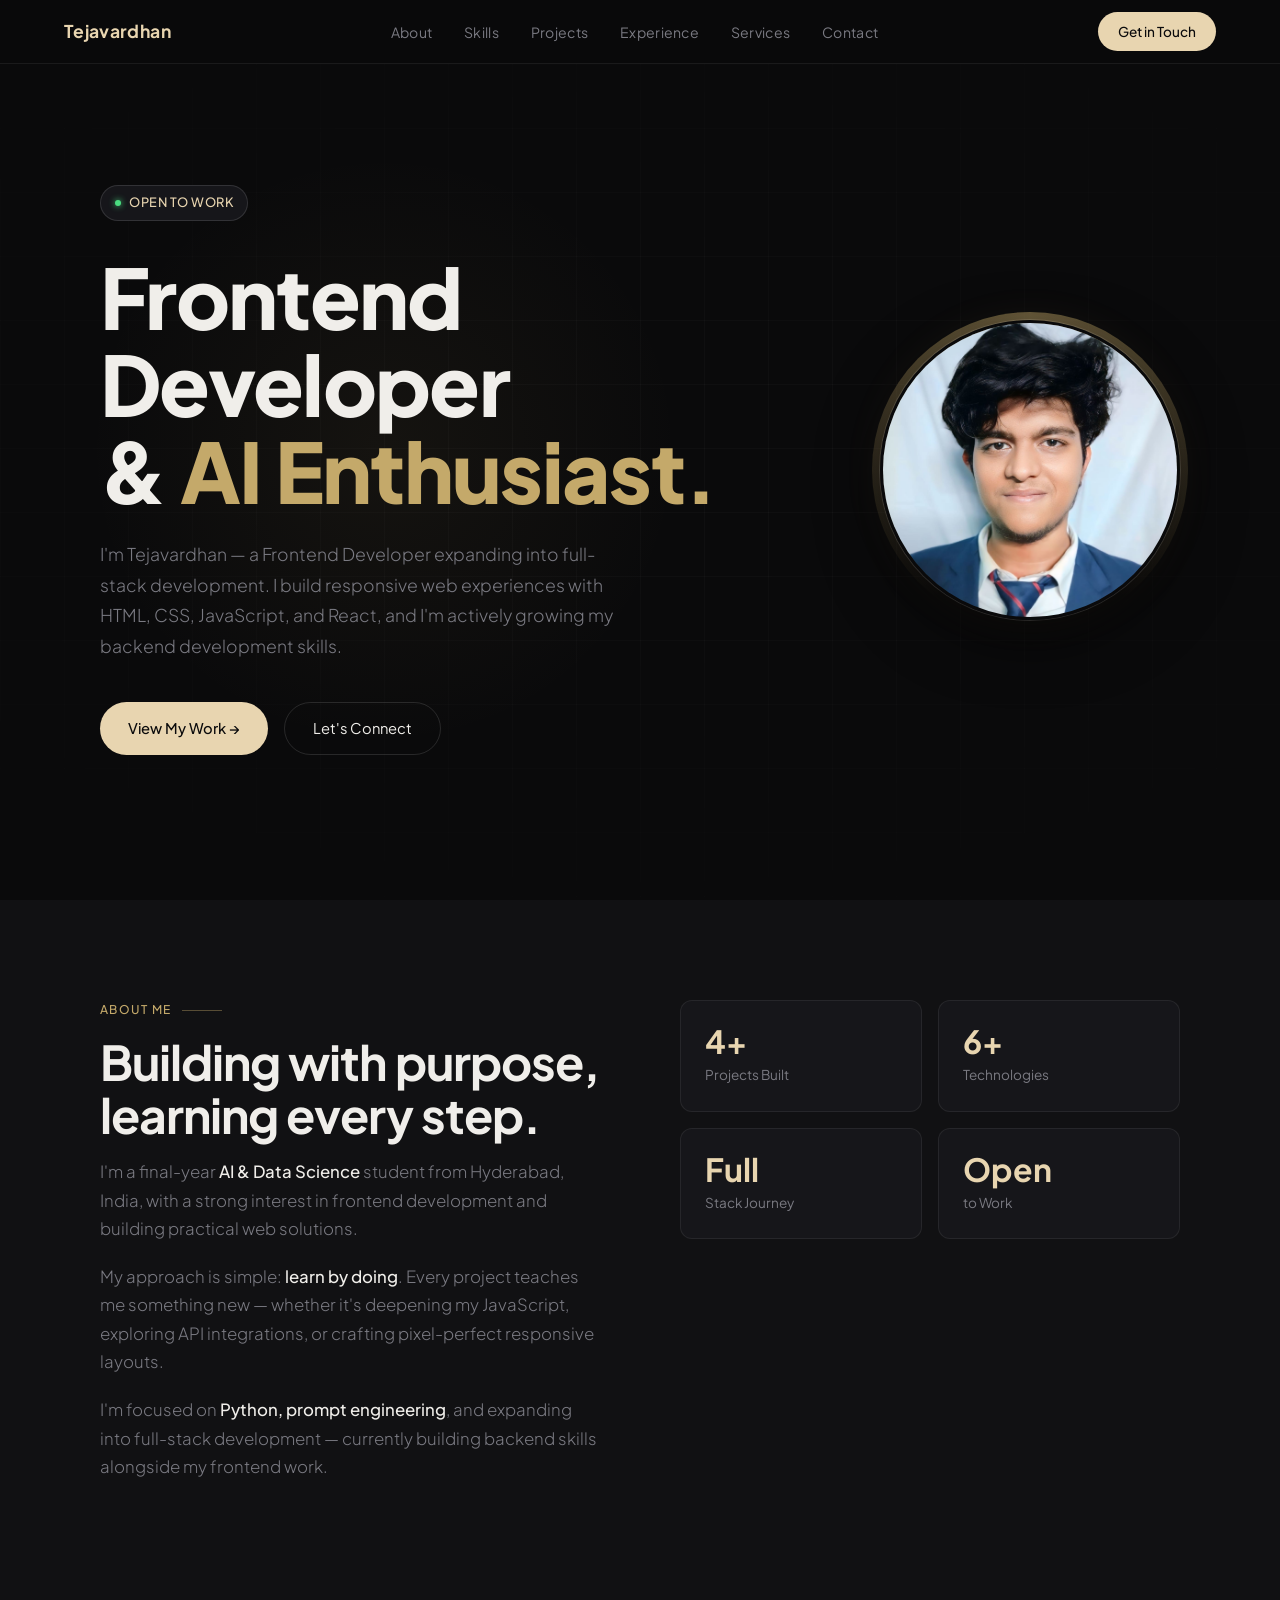
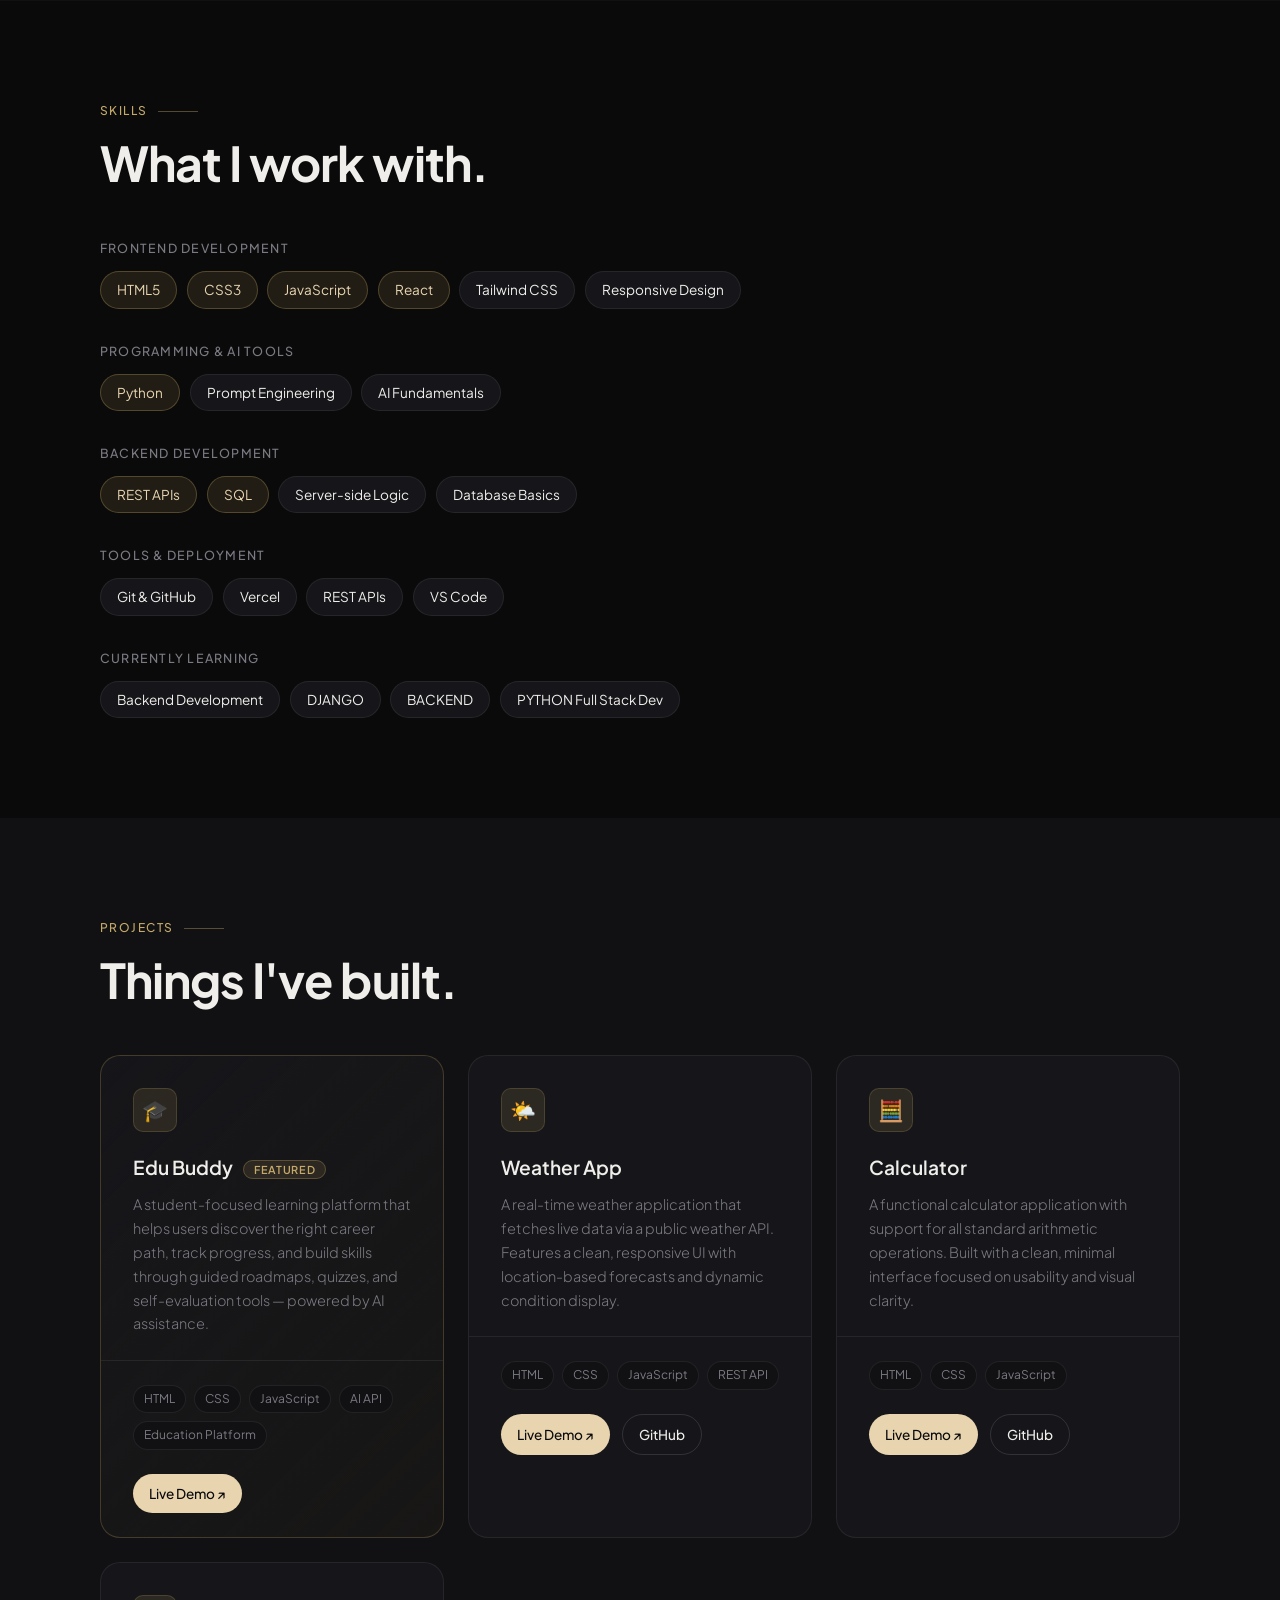
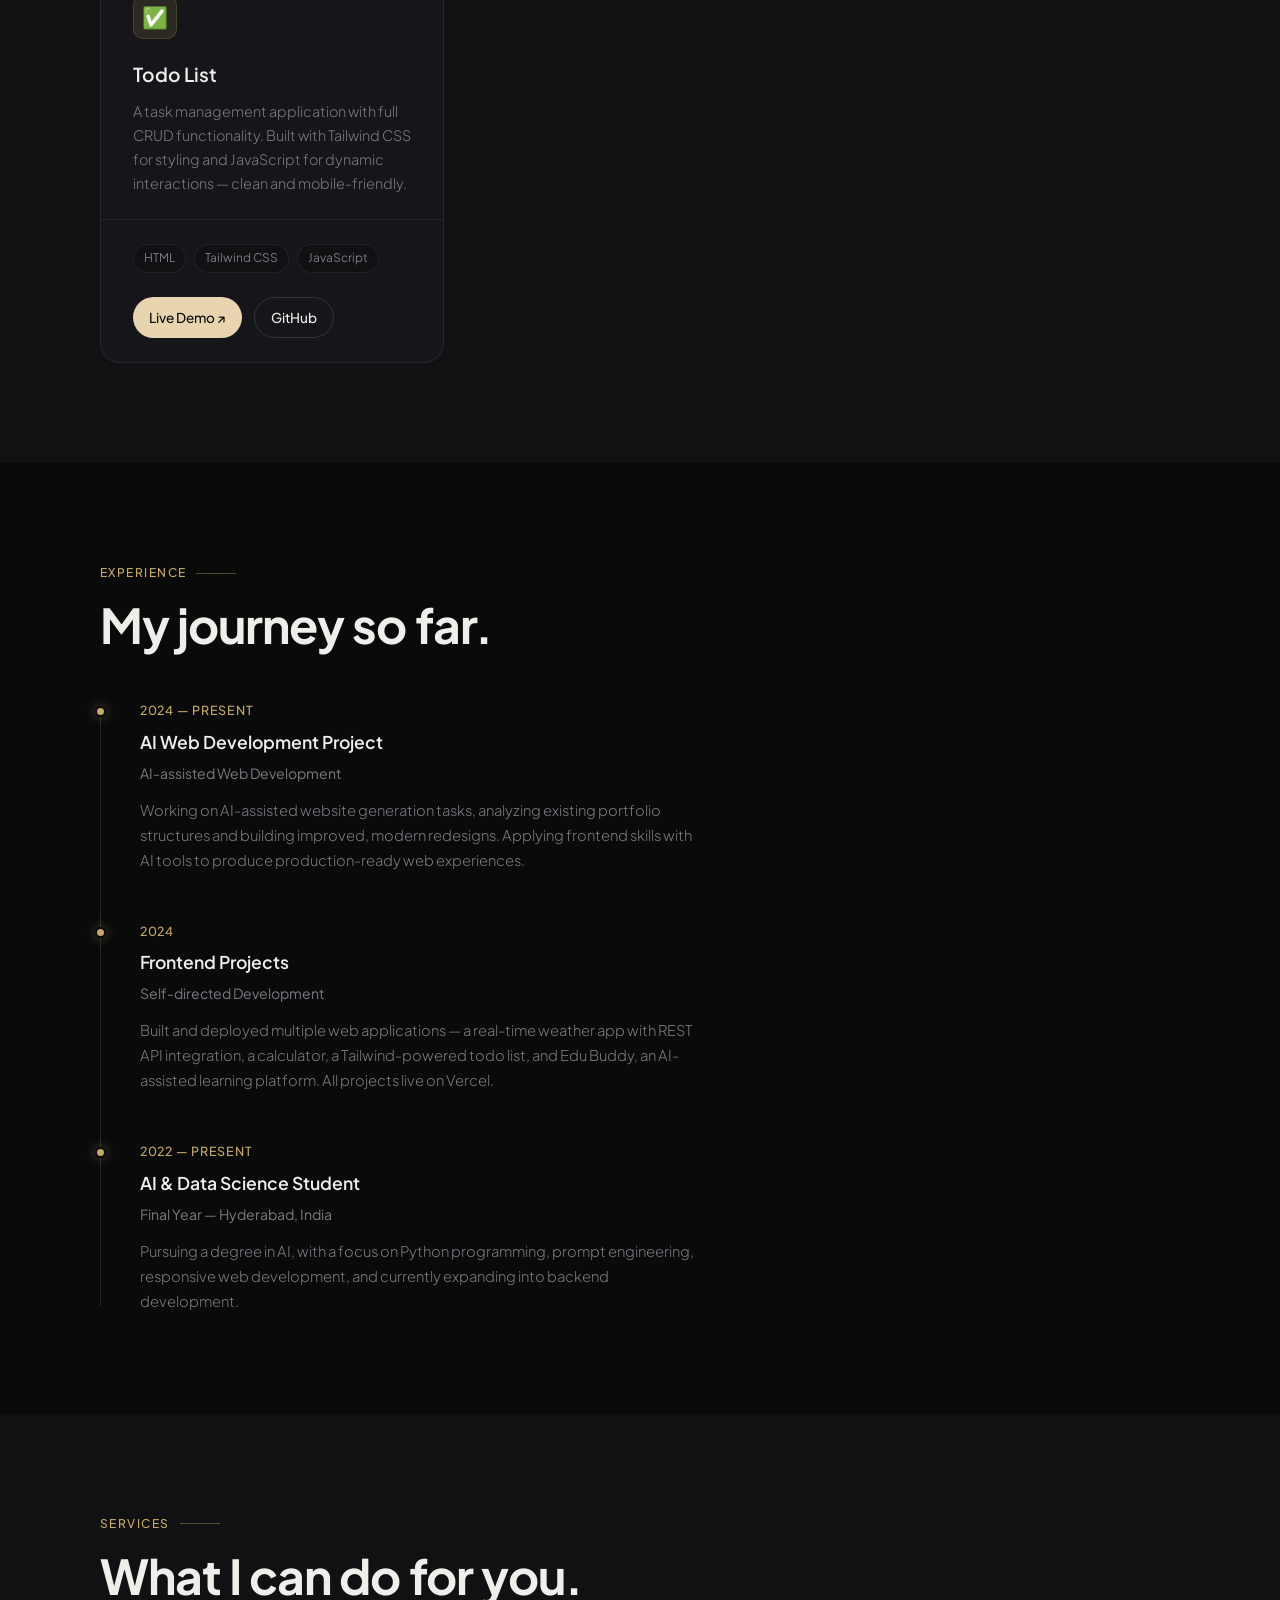
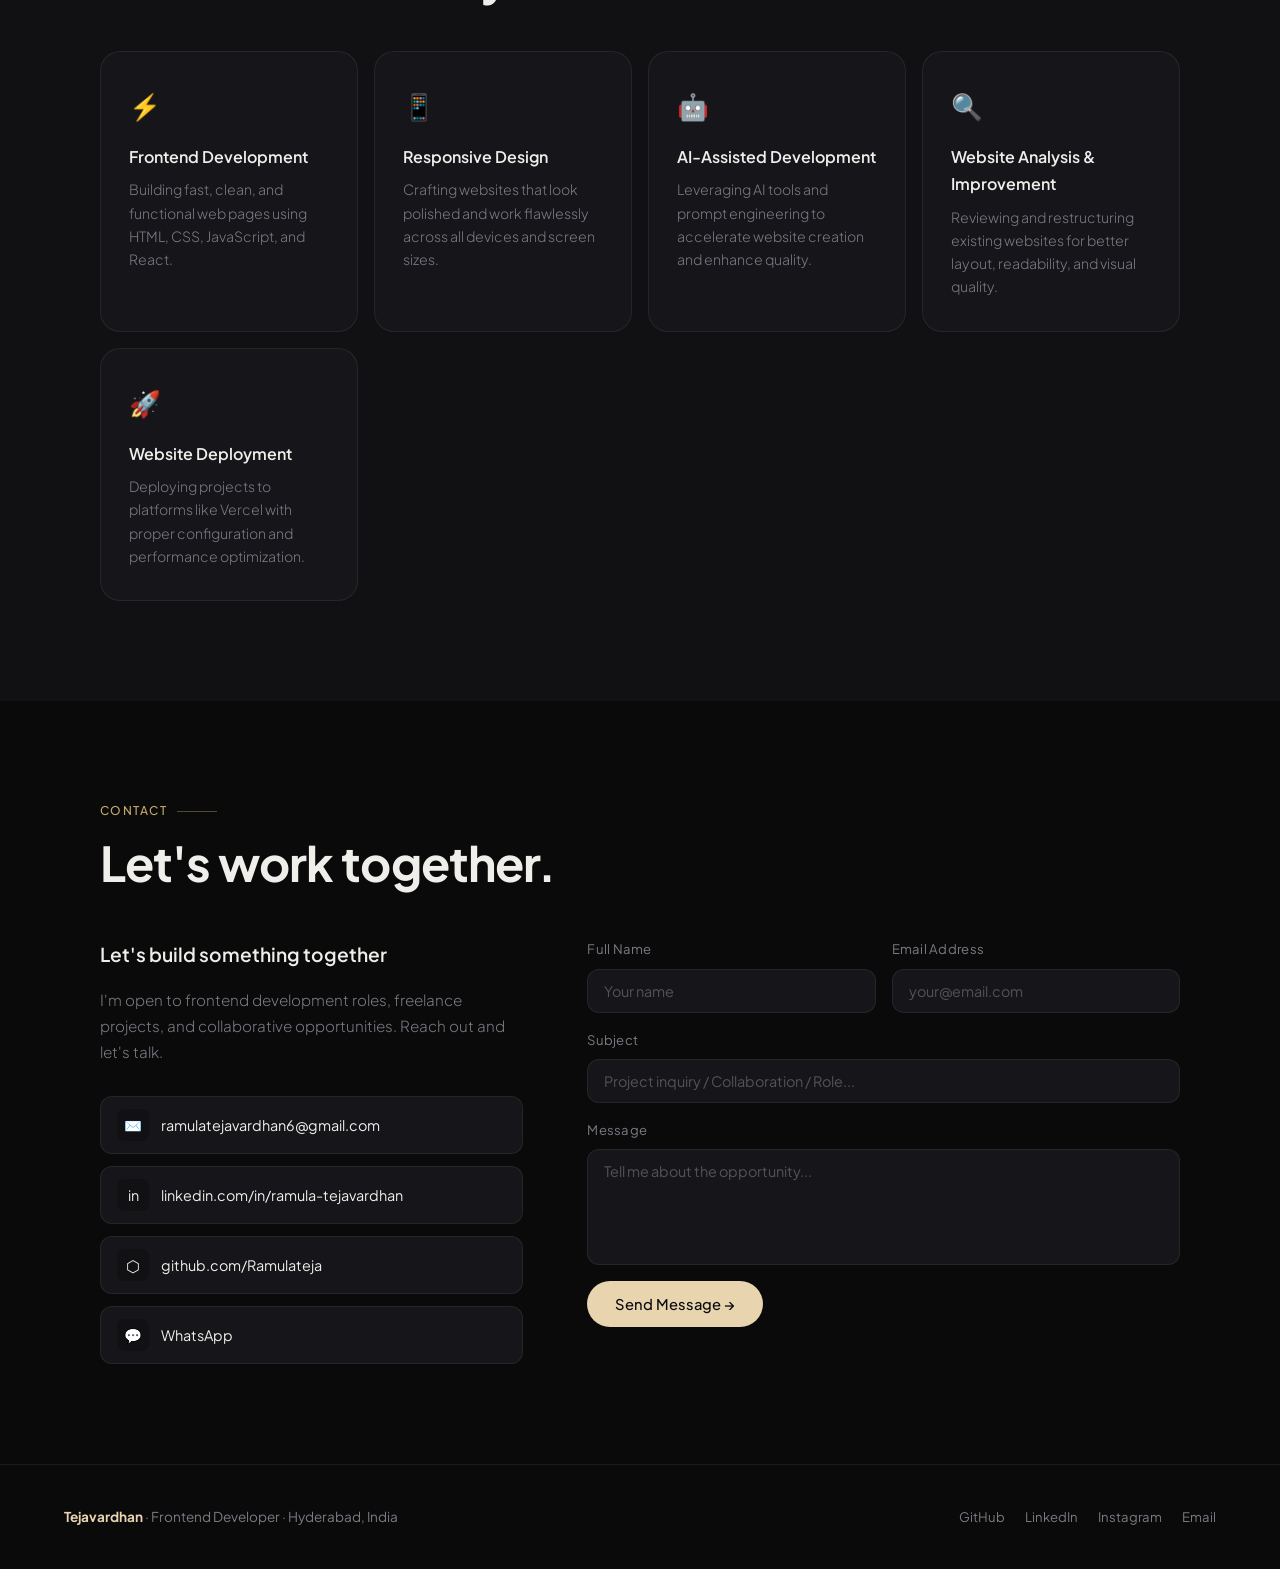
==== commit 5824bb2e: "improments" ====
--- a/index (1).html
+++ b/index (1).html
@@ -137,7 +137,7 @@
         <div class="skill-cat-label">Backend Development</div>
         <div class="skill-chips">
           <span class="chip featured">REST APIs</span>
-          <span class="chip featured">MongoDB</span>
+          <span class="chip featured">SQL</span>
           <span class="chip">Server-side Logic</span>
           <span class="chip">Database Basics</span>
         </div>
@@ -155,9 +155,9 @@
         <div class="skill-cat-label">Currently Learning</div>
         <div class="skill-chips">
           <span class="chip">Backend Development</span>
-          <span class="chip">MongoDB</span>
-          <span class="chip">TypeScript</span>
-          <span class="chip">Full Stack Dev</span>
+          <span class="chip">DJANGO</span>
+          <span class="chip">BACKEND</span>
+          <span class="chip">PYTHON Full Stack Dev</span>
         </div>
       </div>
     </div>
@@ -207,7 +207,7 @@
             <span class="project-tag">REST API</span>
           </div>
           <div class="project-links">
-            <a href="https://tejaweatherapp83.vercel.app/" target="_blank" class="project-link demo">Live Demo ↗</a>
+            <a href="https://weather83.vercel.app/" target="_blank" class="project-link demo">Live Demo ↗</a>
             <a href="https://github.com/Ramulateja/weather.git" target="_blank" class="project-link gh">GitHub</a>
           </div>
         </div>
@@ -226,7 +226,7 @@
             <span class="project-tag">JavaScript</span>
           </div>
           <div class="project-links">
-            <a href="https://tejacalculator83.vercel.app/" target="_blank" class="project-link demo">Live Demo ↗</a>
+            <a href="https://calculator83.vercel.app/" target="_blank" class="project-link demo">Live Demo ↗</a>
             <a href="https://github.com/Ramulateja/calculator.git" target="_blank" class="project-link gh">GitHub</a>
           </div>
         </div>
@@ -245,7 +245,7 @@
             <span class="project-tag">JavaScript</span>
           </div>
           <div class="project-links">
-            <a href="https://tejatodolist83.vercel.app/" target="_blank" class="project-link demo">Live Demo ↗</a>
+            <a href="https://todolist83.vercel.app/" target="_blank" class="project-link demo">Live Demo ↗</a>
             <a href="https://github.com/Ramulateja/Todo-list" target="_blank" class="project-link gh">GitHub</a>
           </div>
         </div>
